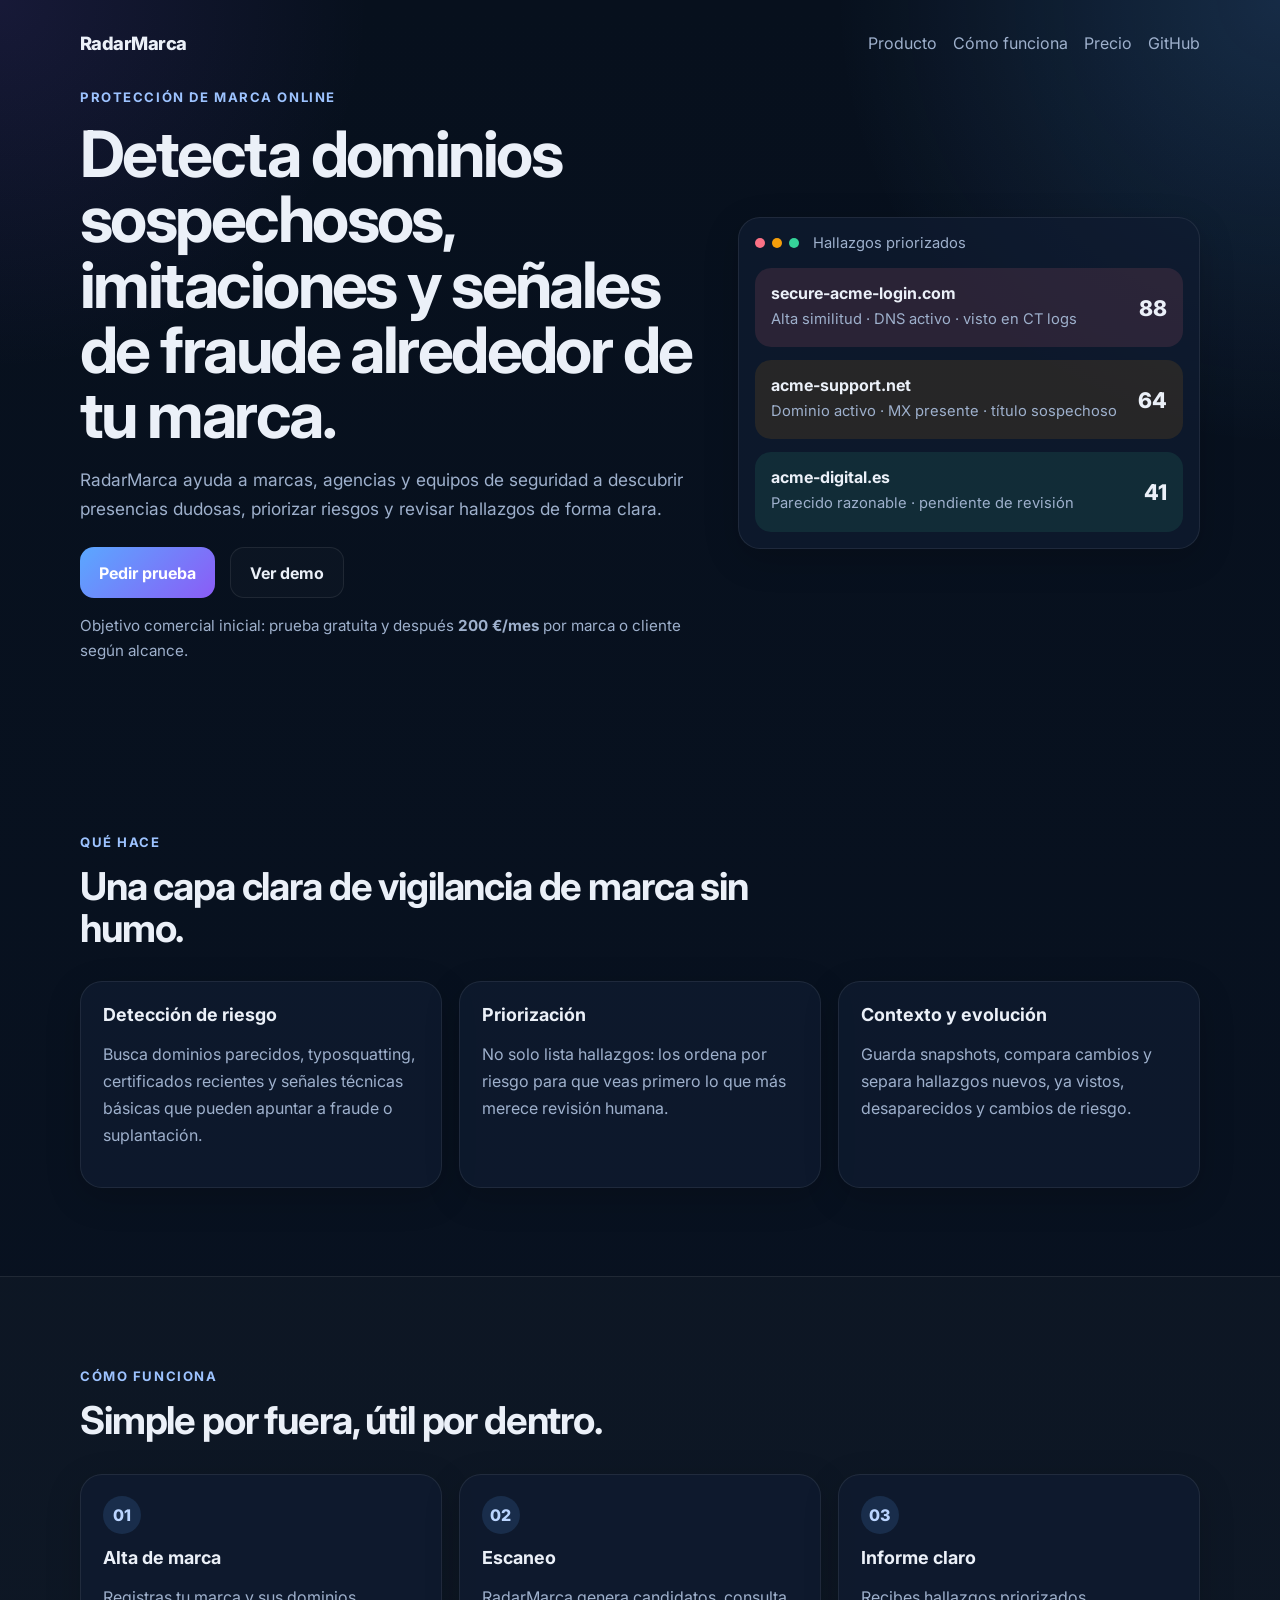
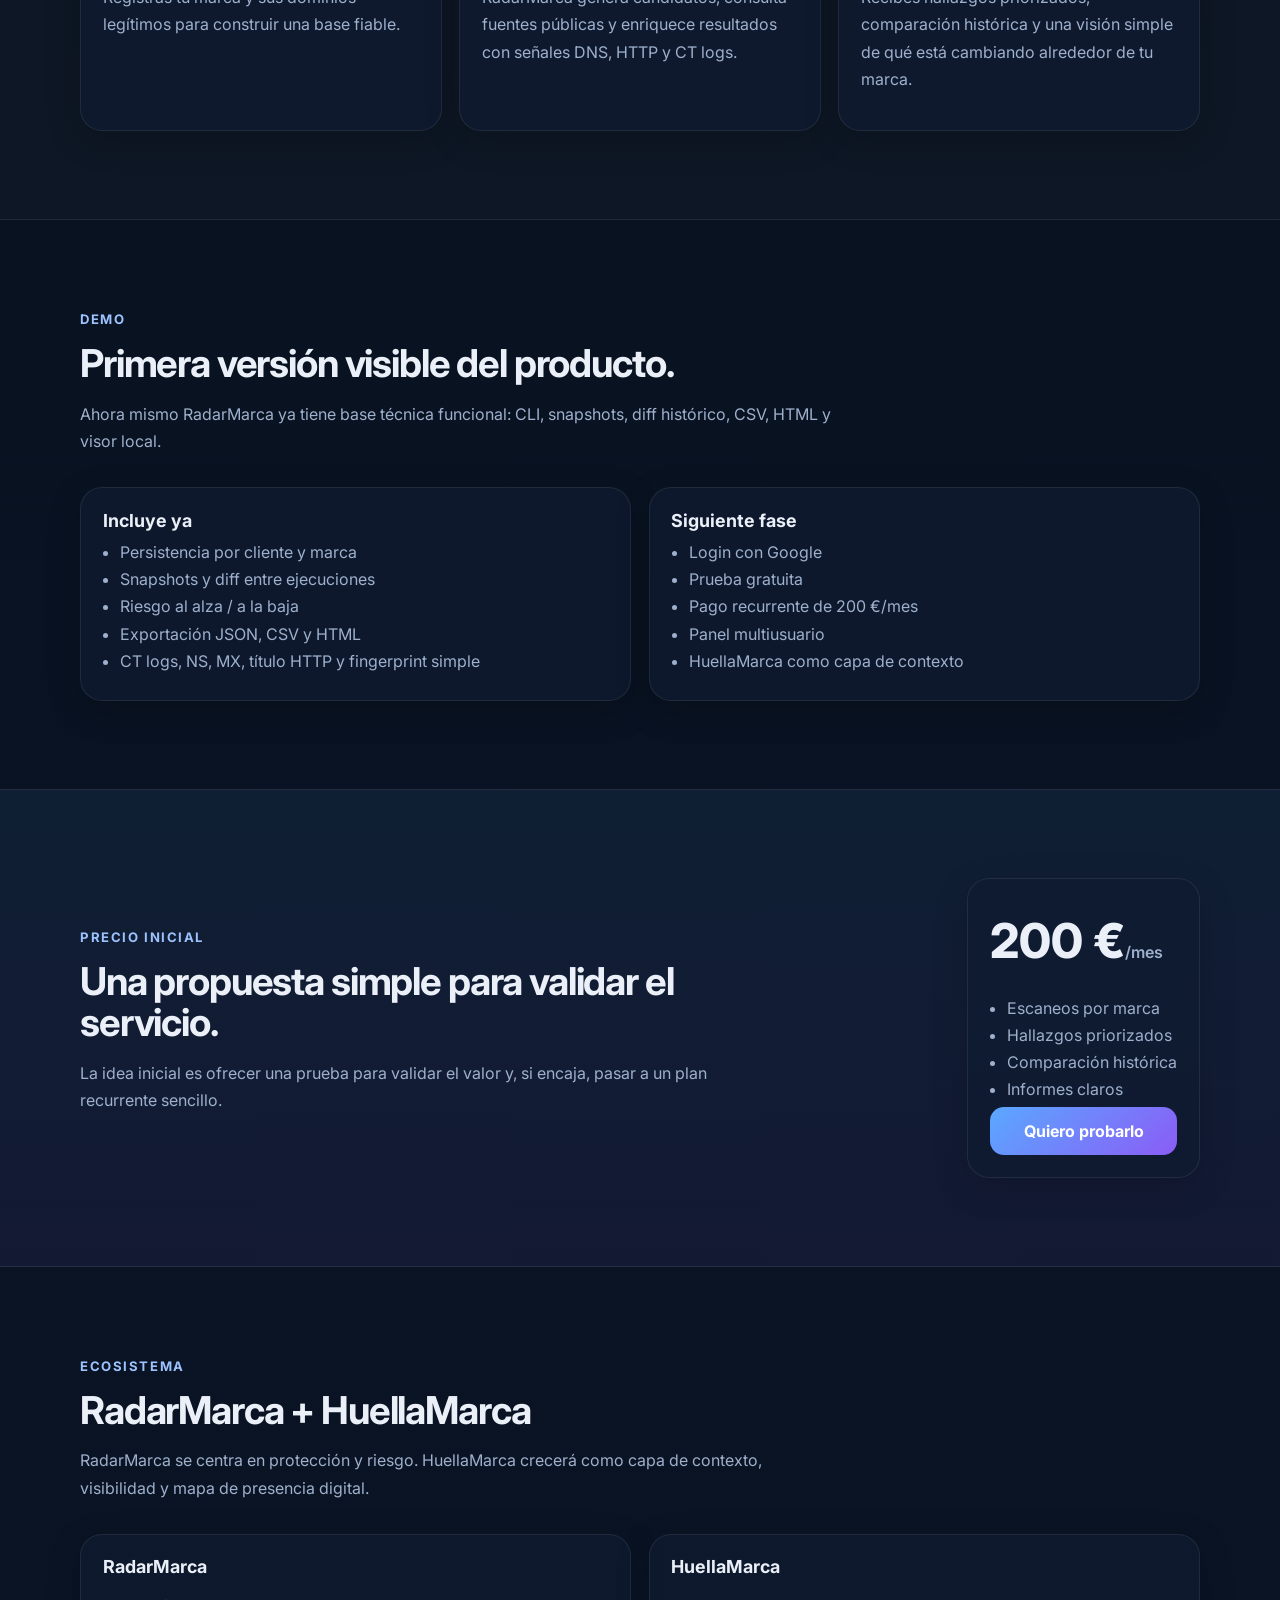
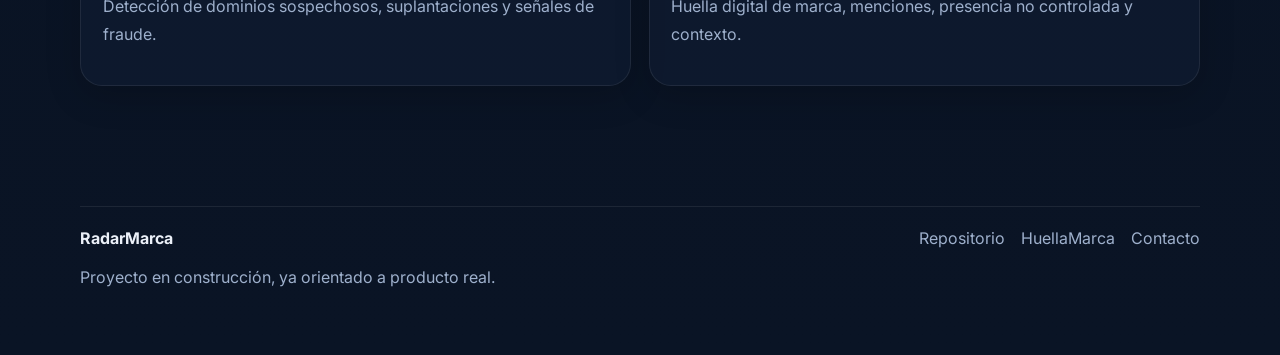
==== site/index.html @ 8e24bfc8 "feat: add landing and Pages deployment" ====
<!doctype html>
<html lang="es">
<head>
  <meta charset="utf-8">
  <meta name="viewport" content="width=device-width, initial-scale=1">
  <title>RadarMarca · Protege tu marca online</title>
  <meta name="description" content="Detección de dominios sospechosos, suplantaciones y señales de fraude alrededor de tu marca.">
  <link rel="preconnect" href="https://fonts.googleapis.com">
  <link rel="preconnect" href="https://fonts.gstatic.com" crossorigin>
  <link href="https://fonts.googleapis.com/css2?family=Inter:wght@400;500;600;700;800&display=swap" rel="stylesheet">
  <link rel="stylesheet" href="./styles.css">
</head>
<body>
  <header class="hero">
    <nav class="nav container">
      <div class="brand">RadarMarca</div>
      <div class="nav-links">
        <a href="#producto">Producto</a>
        <a href="#como-funciona">Cómo funciona</a>
        <a href="#precio">Precio</a>
        <a href="https://github.com/Quitiweb/radar-marca" target="_blank" rel="noreferrer">GitHub</a>
      </div>
    </nav>

    <section class="container hero-grid">
      <div>
        <span class="eyebrow">Protección de marca online</span>
        <h1>Detecta dominios sospechosos, imitaciones y señales de fraude alrededor de tu marca.</h1>
        <p class="lead">RadarMarca ayuda a marcas, agencias y equipos de seguridad a descubrir presencias dudosas, priorizar riesgos y revisar hallazgos de forma clara.</p>
        <div class="cta-row">
          <a class="btn btn-primary" href="mailto:quitiweb.chuwi@gmail.com?subject=Prueba%20RadarMarca">Pedir prueba</a>
          <a class="btn btn-secondary" href="#demo">Ver demo</a>
        </div>
        <p class="microcopy">Objetivo comercial inicial: prueba gratuita y después <strong>200 €/mes</strong> por marca o cliente según alcance.</p>
      </div>
      <div class="hero-card panel">
        <div class="panel-header">
          <span class="dot red"></span>
          <span class="dot yellow"></span>
          <span class="dot green"></span>
          <span class="panel-title">Hallazgos priorizados</span>
        </div>
        <div class="finding high">
          <div>
            <strong>secure-acme-login.com</strong>
            <p>Alta similitud · DNS activo · visto en CT logs</p>
          </div>
          <span>88</span>
        </div>
        <div class="finding medium">
          <div>
            <strong>acme-support.net</strong>
            <p>Dominio activo · MX presente · título sospechoso</p>
          </div>
          <span>64</span>
        </div>
        <div class="finding low">
          <div>
            <strong>acme-digital.es</strong>
            <p>Parecido razonable · pendiente de revisión</p>
          </div>
          <span>41</span>
        </div>
      </div>
    </section>
  </header>

  <main>
    <section id="producto" class="section container">
      <div class="section-heading">
        <span class="eyebrow">Qué hace</span>
        <h2>Una capa clara de vigilancia de marca sin humo.</h2>
      </div>
      <div class="grid three">
        <article class="card">
          <h3>Detección de riesgo</h3>
          <p>Busca dominios parecidos, typosquatting, certificados recientes y señales técnicas básicas que pueden apuntar a fraude o suplantación.</p>
        </article>
        <article class="card">
          <h3>Priorización</h3>
          <p>No solo lista hallazgos: los ordena por riesgo para que veas primero lo que más merece revisión humana.</p>
        </article>
        <article class="card">
          <h3>Contexto y evolución</h3>
          <p>Guarda snapshots, compara cambios y separa hallazgos nuevos, ya vistos, desaparecidos y cambios de riesgo.</p>
        </article>
      </div>
    </section>

    <section id="como-funciona" class="section section-dark">
      <div class="container">
        <div class="section-heading">
          <span class="eyebrow">Cómo funciona</span>
          <h2>Simple por fuera, útil por dentro.</h2>
        </div>
        <div class="steps">
          <article class="step card">
            <span class="step-number">01</span>
            <h3>Alta de marca</h3>
            <p>Registras tu marca y sus dominios legítimos para construir una base fiable.</p>
          </article>
          <article class="step card">
            <span class="step-number">02</span>
            <h3>Escaneo</h3>
            <p>RadarMarca genera candidatos, consulta fuentes públicas y enriquece resultados con señales DNS, HTTP y CT logs.</p>
          </article>
          <article class="step card">
            <span class="step-number">03</span>
            <h3>Informe claro</h3>
            <p>Recibes hallazgos priorizados, comparación histórica y una visión simple de qué está cambiando alrededor de tu marca.</p>
          </article>
        </div>
      </div>
    </section>

    <section id="demo" class="section container">
      <div class="section-heading">
        <span class="eyebrow">Demo</span>
        <h2>Primera versión visible del producto.</h2>
        <p>Ahora mismo RadarMarca ya tiene base técnica funcional: CLI, snapshots, diff histórico, CSV, HTML y visor local.</p>
      </div>
      <div class="grid two">
        <div class="card">
          <h3>Incluye ya</h3>
          <ul>
            <li>Persistencia por cliente y marca</li>
            <li>Snapshots y diff entre ejecuciones</li>
            <li>Riesgo al alza / a la baja</li>
            <li>Exportación JSON, CSV y HTML</li>
            <li>CT logs, NS, MX, título HTTP y fingerprint simple</li>
          </ul>
        </div>
        <div class="card">
          <h3>Siguiente fase</h3>
          <ul>
            <li>Login con Google</li>
            <li>Prueba gratuita</li>
            <li>Pago recurrente de 200 €/mes</li>
            <li>Panel multiusuario</li>
            <li>HuellaMarca como capa de contexto</li>
          </ul>
        </div>
      </div>
    </section>

    <section id="precio" class="section section-accent">
      <div class="container pricing-wrap">
        <div>
          <span class="eyebrow">Precio inicial</span>
          <h2>Una propuesta simple para validar el servicio.</h2>
          <p>La idea inicial es ofrecer una prueba para validar el valor y, si encaja, pasar a un plan recurrente sencillo.</p>
        </div>
        <div class="price-card card">
          <p class="price">200 €<span>/mes</span></p>
          <ul>
            <li>Escaneos por marca</li>
            <li>Hallazgos priorizados</li>
            <li>Comparación histórica</li>
            <li>Informes claros</li>
          </ul>
          <a class="btn btn-primary full" href="mailto:quitiweb.chuwi@gmail.com?subject=Quiero%20probar%20RadarMarca">Quiero probarlo</a>
        </div>
      </div>
    </section>

    <section class="section container">
      <div class="section-heading">
        <span class="eyebrow">Ecosistema</span>
        <h2>RadarMarca + HuellaMarca</h2>
        <p>RadarMarca se centra en protección y riesgo. HuellaMarca crecerá como capa de contexto, visibilidad y mapa de presencia digital.</p>
      </div>
      <div class="grid two">
        <a class="card link-card" href="https://github.com/Quitiweb/radar-marca" target="_blank" rel="noreferrer">
          <h3>RadarMarca</h3>
          <p>Detección de dominios sospechosos, suplantaciones y señales de fraude.</p>
        </a>
        <a class="card link-card" href="https://github.com/Quitiweb/huella-marca" target="_blank" rel="noreferrer">
          <h3>HuellaMarca</h3>
          <p>Huella digital de marca, menciones, presencia no controlada y contexto.</p>
        </a>
      </div>
    </section>
  </main>

  <footer class="footer">
    <div class="container footer-wrap">
      <div>
        <strong>RadarMarca</strong>
        <p>Proyecto en construcción, ya orientado a producto real.</p>
      </div>
      <div class="footer-links">
        <a href="https://github.com/Quitiweb/radar-marca" target="_blank" rel="noreferrer">Repositorio</a>
        <a href="https://github.com/Quitiweb/huella-marca" target="_blank" rel="noreferrer">HuellaMarca</a>
        <a href="mailto:quitiweb.chuwi@gmail.com">Contacto</a>
      </div>
    </div>
  </footer>
</body>
</html>
---- site/styles.css ----
:root {
  --bg: #08111f;
  --panel: #0f1b31;
  --panel-2: #12233f;
  --text: #ebf0f8;
  --muted: #9eb0cc;
  --line: rgba(255,255,255,.08);
  --accent: #5aa8ff;
  --accent-2: #8b5cf6;
  --success: #35d399;
  --warning: #f59e0b;
  --danger: #fb7185;
}
* { box-sizing: border-box; }
html { scroll-behavior: smooth; }
body {
  margin: 0;
  font-family: Inter, system-ui, sans-serif;
  background: linear-gradient(180deg, #07101d 0%, #0a1425 100%);
  color: var(--text);
}
a { color: inherit; text-decoration: none; }
.container { width: min(1120px, calc(100% - 2rem)); margin: 0 auto; }
.hero { padding: 1.25rem 0 4rem; background: radial-gradient(circle at top right, rgba(90,168,255,.18), transparent 30%), radial-gradient(circle at top left, rgba(139,92,246,.12), transparent 25%); }
.nav { display:flex; justify-content:space-between; align-items:center; gap:1rem; padding: .75rem 0 2rem; }
.brand { font-weight: 800; letter-spacing: -.03em; font-size: 1.15rem; }
.nav-links { display:flex; gap:1rem; flex-wrap:wrap; color: var(--muted); }
.nav-links a:hover, .footer-links a:hover { color: var(--text); }
.hero-grid { display:grid; grid-template-columns: 1.15fr .85fr; gap:2rem; align-items:center; }
.eyebrow { display:inline-block; margin-bottom:1rem; font-size:.82rem; text-transform:uppercase; letter-spacing:.12em; color: #9dc3ff; font-weight:700; }
h1 { font-size: clamp(2.2rem, 5vw, 4.5rem); line-height: 1.02; margin: 0 0 1rem; letter-spacing: -.04em; }
h2 { font-size: clamp(1.7rem, 3vw, 2.7rem); line-height: 1.08; margin: 0; letter-spacing: -.03em; }
h3 { margin: 0 0 .7rem; font-size: 1.12rem; }
p { color: var(--muted); line-height: 1.7; }
.lead { font-size: 1.08rem; max-width: 62ch; }
.microcopy { font-size: .95rem; margin-top: .9rem; }
.cta-row { display:flex; gap:.9rem; flex-wrap:wrap; margin: 1.5rem 0 .4rem; }
.btn { display:inline-flex; align-items:center; justify-content:center; padding:.9rem 1.2rem; border-radius: 14px; font-weight:700; }
.btn-primary { background: linear-gradient(135deg, var(--accent), var(--accent-2)); color:white; }
.btn-secondary { border:1px solid var(--line); background: rgba(255,255,255,.02); }
.full { width: 100%; }
.panel, .card { background: rgba(15,27,49,.75); border: 1px solid var(--line); border-radius: 22px; box-shadow: 0 10px 35px rgba(0,0,0,.18); }
.hero-card { padding: 1rem; }
.panel-header { display:flex; align-items:center; gap:.45rem; margin-bottom:1rem; }
.panel-title { margin-left: .4rem; color: var(--muted); font-size: .92rem; }
.dot { width:10px; height:10px; border-radius:50%; display:inline-block; }
.red { background: var(--danger); } .yellow { background: var(--warning); } .green { background: var(--success); }
.finding { display:flex; justify-content:space-between; gap:1rem; align-items:center; padding: .95rem 1rem; border-radius: 16px; margin-top: .8rem; }
.finding strong { display:block; margin-bottom:.25rem; }
.finding p { margin:0; font-size:.92rem; }
.finding span { font-weight:800; font-size:1.35rem; }
.finding.high { background: rgba(251,113,133,.12); }
.finding.medium { background: rgba(245,158,11,.11); }
.finding.low { background: rgba(53,211,153,.11); }
.section { padding: 5.5rem 0; }
.section-dark { background: rgba(255,255,255,.02); border-top:1px solid var(--line); border-bottom:1px solid var(--line); }
.section-accent { background: linear-gradient(180deg, rgba(90,168,255,.08), rgba(139,92,246,.08)); border-top:1px solid var(--line); border-bottom:1px solid var(--line); }
.section-heading { margin-bottom: 2rem; max-width: 760px; }
.grid { display:grid; gap:1.1rem; }
.grid.three { grid-template-columns: repeat(3, 1fr); }
.grid.two { grid-template-columns: repeat(2, 1fr); }
.card { padding: 1.35rem; }
.steps { display:grid; grid-template-columns: repeat(3, 1fr); gap:1.1rem; }
.step-number { display:inline-flex; width:38px; height:38px; align-items:center; justify-content:center; border-radius: 50%; background: rgba(90,168,255,.14); color: #bbd5ff; font-weight:800; margin-bottom: .8rem; }
ul { margin: 0; padding-left: 1.1rem; color: var(--muted); }
li { margin: .45rem 0; }
.pricing-wrap { display:grid; grid-template-columns: 1.2fr .8fr; gap:1.2rem; align-items:center; }
.price-card { max-width: 380px; justify-self:end; }
.price { font-size: 3rem; margin: 0 0 1rem; color: var(--text); font-weight: 800; }
.price span { font-size: 1rem; color: var(--muted); font-weight: 600; }
.link-card:hover { border-color: rgba(90,168,255,.4); transform: translateY(-2px); transition: .2s ease; }
.footer { padding: 2rem 0 3rem; }
.footer-wrap { display:flex; justify-content:space-between; gap:1rem; flex-wrap:wrap; border-top:1px solid var(--line); padding-top: 1.3rem; }
.footer-links { display:flex; gap:1rem; flex-wrap:wrap; color: var(--muted); }
@media (max-width: 920px) {
  .hero-grid, .pricing-wrap, .grid.three, .grid.two, .steps { grid-template-columns: 1fr; }
  .price-card { justify-self:start; max-width:none; }
}
@media (max-width: 640px) {
  .nav { align-items:flex-start; flex-direction:column; }
  .section { padding: 4.2rem 0; }
  h1 { font-size: 2.4rem; }
}
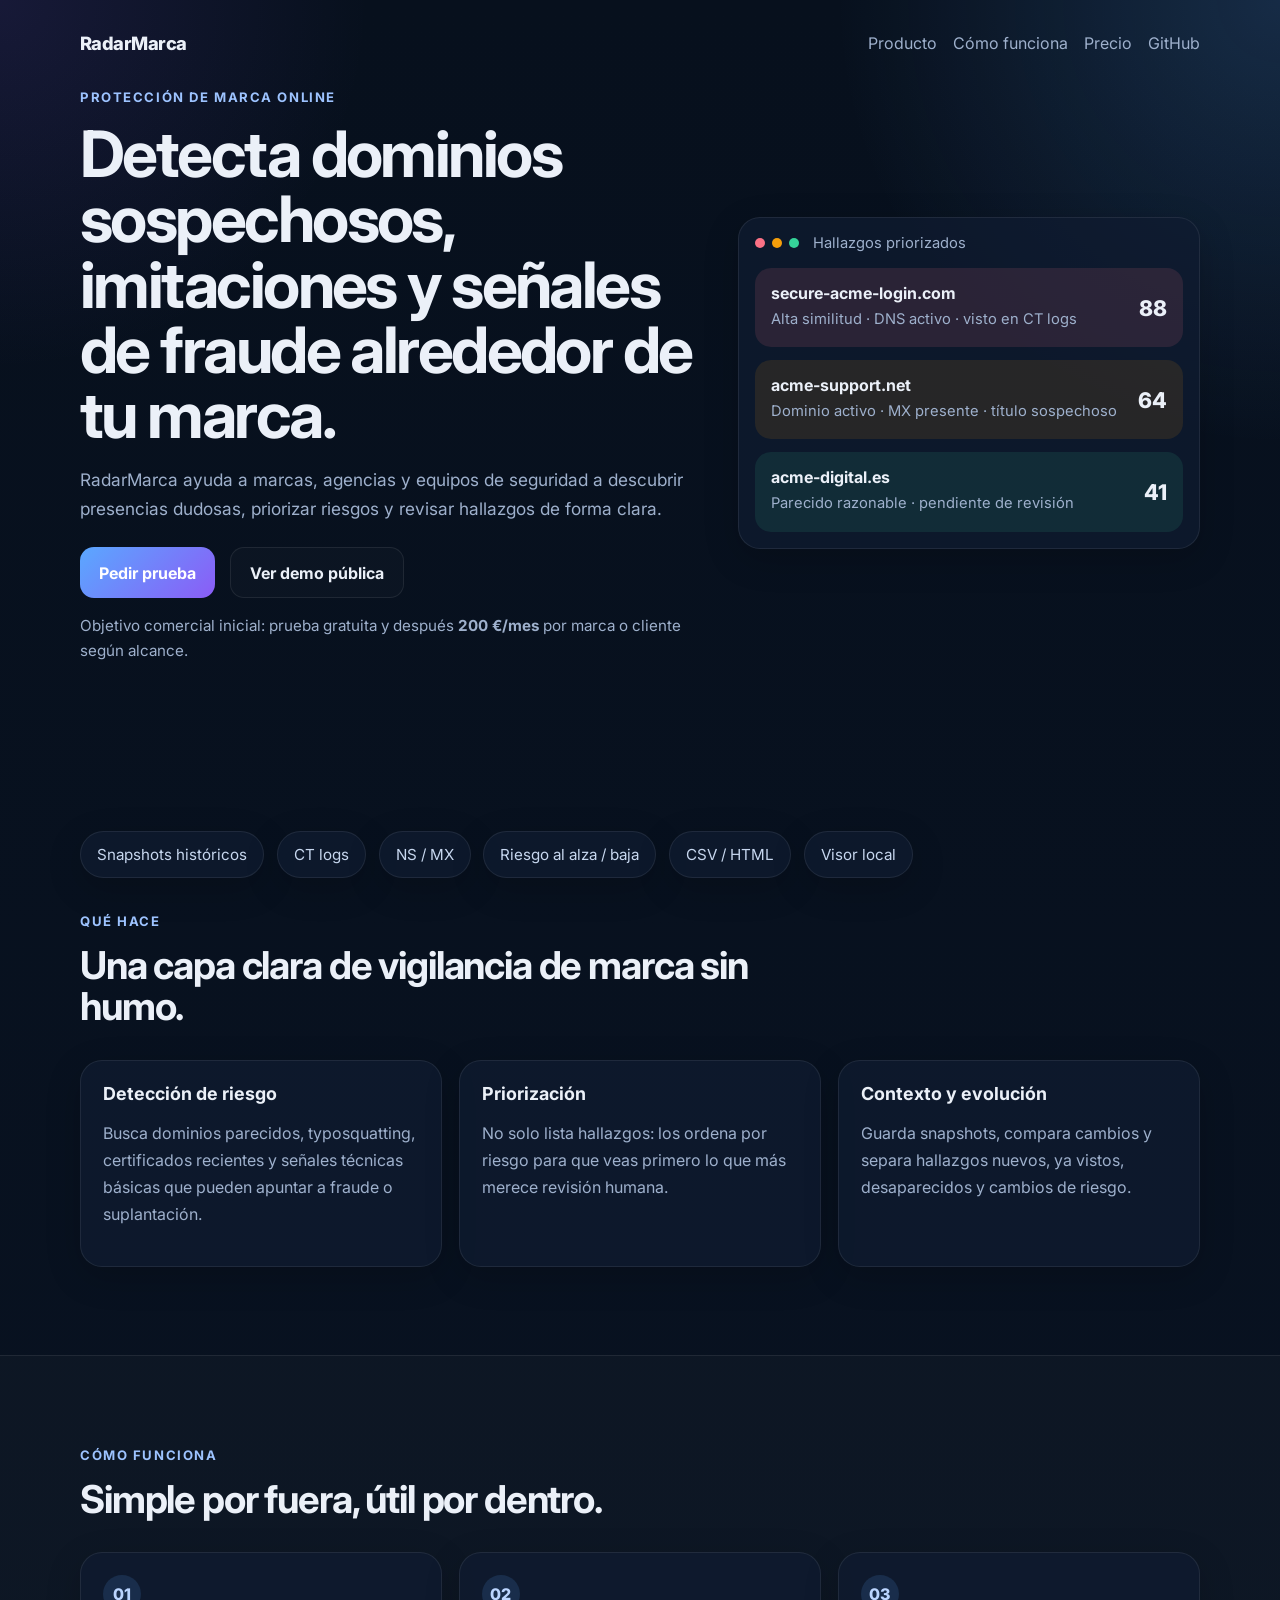
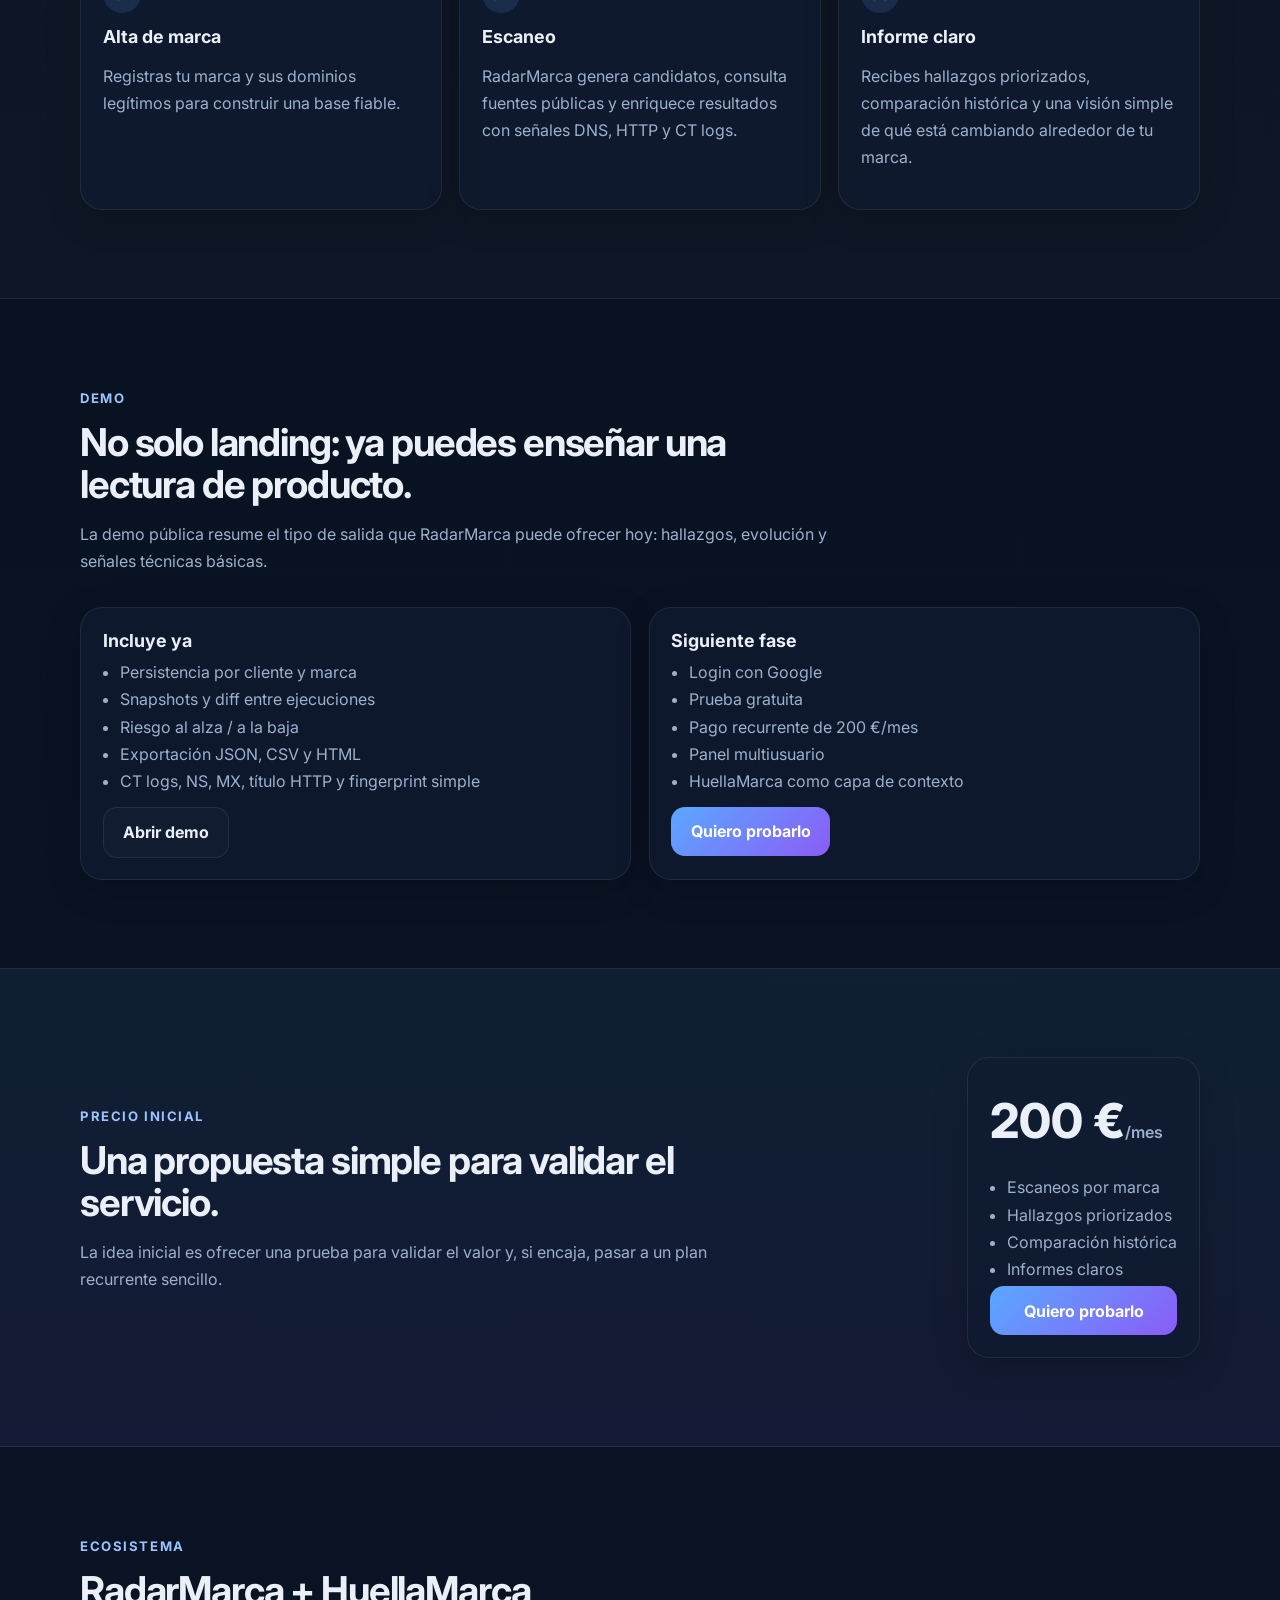
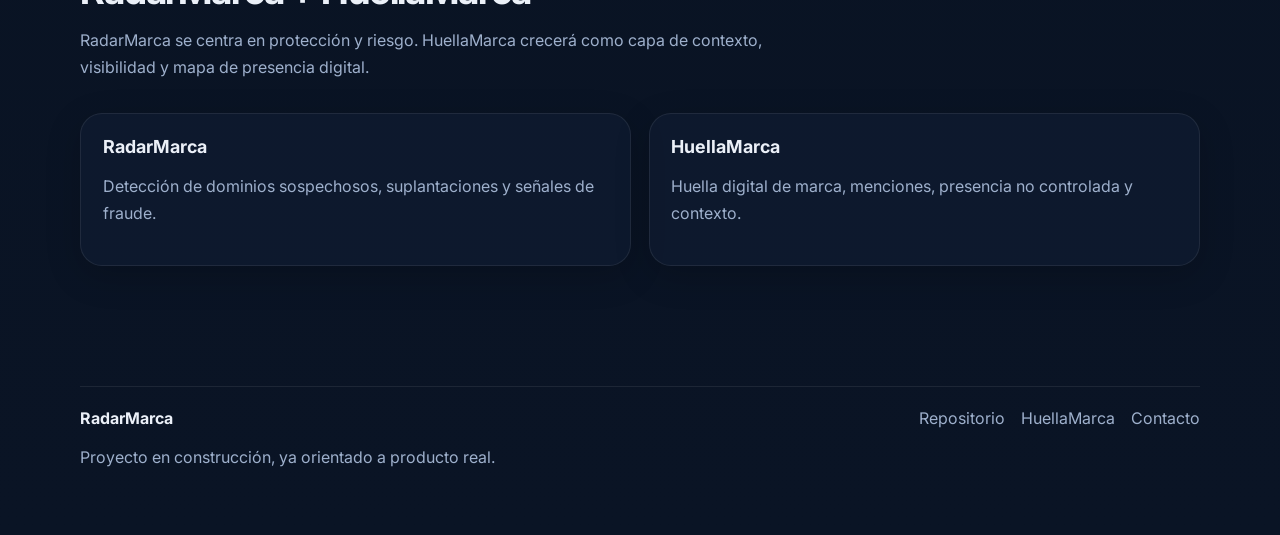
==== commit afbd9ce7: "feat: expand public demo and trial flow" ====
--- a/site/index.html
+++ b/site/index.html
@@ -28,8 +28,8 @@
         <h1>Detecta dominios sospechosos, imitaciones y señales de fraude alrededor de tu marca.</h1>
         <p class="lead">RadarMarca ayuda a marcas, agencias y equipos de seguridad a descubrir presencias dudosas, priorizar riesgos y revisar hallazgos de forma clara.</p>
         <div class="cta-row">
-          <a class="btn btn-primary" href="mailto:quitiweb.chuwi@gmail.com?subject=Prueba%20RadarMarca">Pedir prueba</a>
-          <a class="btn btn-secondary" href="#demo">Ver demo</a>
+          <a class="btn btn-primary" href="./interest.html">Pedir prueba</a>
+          <a class="btn btn-secondary" href="./demo.html">Ver demo pública</a>
         </div>
         <p class="microcopy">Objetivo comercial inicial: prueba gratuita y después <strong>200 €/mes</strong> por marca o cliente según alcance.</p>
       </div>
@@ -66,7 +66,16 @@
   </header>
 
   <main>
-    <section id="producto" class="section container">
+    <section class="section container quick-proof">
+      <div class="proof-chip">Snapshots históricos</div>
+      <div class="proof-chip">CT logs</div>
+      <div class="proof-chip">NS / MX</div>
+      <div class="proof-chip">Riesgo al alza / baja</div>
+      <div class="proof-chip">CSV / HTML</div>
+      <div class="proof-chip">Visor local</div>
+    </section>
+
+    <section id="producto" class="section container pt-0">
       <div class="section-heading">
         <span class="eyebrow">Qué hace</span>
         <h2>Una capa clara de vigilancia de marca sin humo.</h2>
@@ -116,8 +125,8 @@
     <section id="demo" class="section container">
       <div class="section-heading">
         <span class="eyebrow">Demo</span>
-        <h2>Primera versión visible del producto.</h2>
-        <p>Ahora mismo RadarMarca ya tiene base técnica funcional: CLI, snapshots, diff histórico, CSV, HTML y visor local.</p>
+        <h2>No solo landing: ya puedes enseñar una lectura de producto.</h2>
+        <p>La demo pública resume el tipo de salida que RadarMarca puede ofrecer hoy: hallazgos, evolución y señales técnicas básicas.</p>
       </div>
       <div class="grid two">
         <div class="card">
@@ -129,6 +138,9 @@
             <li>Exportación JSON, CSV y HTML</li>
             <li>CT logs, NS, MX, título HTTP y fingerprint simple</li>
           </ul>
+          <div class="inline-cta">
+            <a class="btn btn-secondary" href="./demo.html">Abrir demo</a>
+          </div>
         </div>
         <div class="card">
           <h3>Siguiente fase</h3>
@@ -139,6 +151,9 @@
             <li>Panel multiusuario</li>
             <li>HuellaMarca como capa de contexto</li>
           </ul>
+          <div class="inline-cta">
+            <a class="btn btn-primary" href="./interest.html">Quiero probarlo</a>
+          </div>
         </div>
       </div>
     </section>
@@ -158,7 +173,7 @@
             <li>Comparación histórica</li>
             <li>Informes claros</li>
           </ul>
-          <a class="btn btn-primary full" href="mailto:quitiweb.chuwi@gmail.com?subject=Quiero%20probar%20RadarMarca">Quiero probarlo</a>
+          <a class="btn btn-primary full" href="./interest.html">Quiero probarlo</a>
         </div>
       </div>
     </section>
--- a/site/styles.css
+++ b/site/styles.css
@@ -21,11 +21,15 @@
 }
 a { color: inherit; text-decoration: none; }
 .container { width: min(1120px, calc(100% - 2rem)); margin: 0 auto; }
-.hero { padding: 1.25rem 0 4rem; background: radial-gradient(circle at top right, rgba(90,168,255,.18), transparent 30%), radial-gradient(circle at top left, rgba(139,92,246,.12), transparent 25%); }
+.narrow { max-width: 760px; }
+.hero, .subhero { padding: 1.25rem 0 4rem; background: radial-gradient(circle at top right, rgba(90,168,255,.18), transparent 30%), radial-gradient(circle at top left, rgba(139,92,246,.12), transparent 25%); }
+.subhero { padding-bottom: 2.5rem; }
 .nav { display:flex; justify-content:space-between; align-items:center; gap:1rem; padding: .75rem 0 2rem; }
+.topbar { display:flex; justify-content:space-between; align-items:center; gap:1rem; flex-wrap:wrap; margin-bottom: 2rem; }
 .brand { font-weight: 800; letter-spacing: -.03em; font-size: 1.15rem; }
 .nav-links { display:flex; gap:1rem; flex-wrap:wrap; color: var(--muted); }
-.nav-links a:hover, .footer-links a:hover { color: var(--text); }
+.nav-links a:hover, .footer-links a:hover, .backlink:hover { color: var(--text); }
+.backlink { color: var(--muted); }
 .hero-grid { display:grid; grid-template-columns: 1.15fr .85fr; gap:2rem; align-items:center; }
 .eyebrow { display:inline-block; margin-bottom:1rem; font-size:.82rem; text-transform:uppercase; letter-spacing:.12em; color: #9dc3ff; font-weight:700; }
 h1 { font-size: clamp(2.2rem, 5vw, 4.5rem); line-height: 1.02; margin: 0 0 1rem; letter-spacing: -.04em; }
@@ -34,12 +38,15 @@
 p { color: var(--muted); line-height: 1.7; }
 .lead { font-size: 1.08rem; max-width: 62ch; }
 .microcopy { font-size: .95rem; margin-top: .9rem; }
-.cta-row { display:flex; gap:.9rem; flex-wrap:wrap; margin: 1.5rem 0 .4rem; }
+.cta-row, .cta-stack, .inline-cta { display:flex; gap:.9rem; flex-wrap:wrap; }
+.cta-row { margin: 1.5rem 0 .4rem; }
+.cta-stack { flex-direction: column; }
+.inline-cta { margin-top: 1rem; }
 .btn { display:inline-flex; align-items:center; justify-content:center; padding:.9rem 1.2rem; border-radius: 14px; font-weight:700; }
 .btn-primary { background: linear-gradient(135deg, var(--accent), var(--accent-2)); color:white; }
 .btn-secondary { border:1px solid var(--line); background: rgba(255,255,255,.02); }
 .full { width: 100%; }
-.panel, .card { background: rgba(15,27,49,.75); border: 1px solid var(--line); border-radius: 22px; box-shadow: 0 10px 35px rgba(0,0,0,.18); }
+.panel, .card, .proof-chip, .stat-card { background: rgba(15,27,49,.75); border: 1px solid var(--line); border-radius: 22px; box-shadow: 0 10px 35px rgba(0,0,0,.18); }
 .hero-card { padding: 1rem; }
 .panel-header { display:flex; align-items:center; gap:.45rem; margin-bottom:1rem; }
 .panel-title { margin-left: .4rem; color: var(--muted); font-size: .92rem; }
@@ -53,9 +60,12 @@
 .finding.medium { background: rgba(245,158,11,.11); }
 .finding.low { background: rgba(53,211,153,.11); }
 .section { padding: 5.5rem 0; }
+.section-inline { padding: 1rem 0 0; }
+.pt-0 { padding-top: 0; }
 .section-dark { background: rgba(255,255,255,.02); border-top:1px solid var(--line); border-bottom:1px solid var(--line); }
 .section-accent { background: linear-gradient(180deg, rgba(90,168,255,.08), rgba(139,92,246,.08)); border-top:1px solid var(--line); border-bottom:1px solid var(--line); }
 .section-heading { margin-bottom: 2rem; max-width: 760px; }
+.section-heading.slim { margin-bottom: 1rem; }
 .grid { display:grid; gap:1.1rem; }
 .grid.three { grid-template-columns: repeat(3, 1fr); }
 .grid.two { grid-template-columns: repeat(2, 1fr); }
@@ -64,6 +74,8 @@
 .step-number { display:inline-flex; width:38px; height:38px; align-items:center; justify-content:center; border-radius: 50%; background: rgba(90,168,255,.14); color: #bbd5ff; font-weight:800; margin-bottom: .8rem; }
 ul { margin: 0; padding-left: 1.1rem; color: var(--muted); }
 li { margin: .45rem 0; }
+.quick-proof { display:flex; gap:.8rem; flex-wrap:wrap; padding-bottom: 2rem; }
+.proof-chip { padding: .8rem 1rem; border-radius: 999px; color: #c7d7ef; font-size: .95rem; }
 .pricing-wrap { display:grid; grid-template-columns: 1.2fr .8fr; gap:1.2rem; align-items:center; }
 .price-card { max-width: 380px; justify-self:end; }
 .price { font-size: 3rem; margin: 0 0 1rem; color: var(--text); font-weight: 800; }
@@ -72,12 +84,31 @@
 .footer { padding: 2rem 0 3rem; }
 .footer-wrap { display:flex; justify-content:space-between; gap:1rem; flex-wrap:wrap; border-top:1px solid var(--line); padding-top: 1.3rem; }
 .footer-links { display:flex; gap:1rem; flex-wrap:wrap; color: var(--muted); }
+.stat-grid { display:grid; grid-template-columns: repeat(4, 1fr); gap:1rem; }
+.stat-card { padding: 1.2rem; display:flex; flex-direction:column; gap:.35rem; }
+.stat-card strong { font-size: 2rem; }
+.stat-card span { color: var(--muted); }
+.demo-table { overflow:auto; }
+table { width:100%; border-collapse: collapse; }
+th, td { text-align:left; padding: 1rem; border-bottom:1px solid var(--line); vertical-align: top; }
+th { color: #9dc3ff; font-size: .9rem; }
+.badge { display:inline-flex; align-items:center; justify-content:center; min-width: 56px; padding: .35rem .6rem; border-radius: 999px; font-size: .85rem; font-weight: 700; }
+.badge-danger { background: rgba(251,113,133,.16); color: #ffc1cb; }
+.badge-warning { background: rgba(245,158,11,.16); color: #ffd18a; }
+.badge-ok { background: rgba(53,211,153,.16); color: #baf5df; }
+.badge-new { background: rgba(90,168,255,.16); color: #b8d8ff; }
+.badge-seen { background: rgba(255,255,255,.08); color: #d6deed; }
+.badge-up { background: rgba(139,92,246,.18); color: #dcc8ff; }
+.badge-current { background: rgba(53,211,153,.12); color: #c4f5e2; }
+.cta-panel { display:grid; grid-template-columns: 1.2fr .8fr; gap:1rem; align-items:center; }
+.form-card { max-width: 560px; }
 @media (max-width: 920px) {
-  .hero-grid, .pricing-wrap, .grid.three, .grid.two, .steps { grid-template-columns: 1fr; }
+  .hero-grid, .pricing-wrap, .grid.three, .grid.two, .steps, .stat-grid, .cta-panel { grid-template-columns: 1fr; }
   .price-card { justify-self:start; max-width:none; }
 }
 @media (max-width: 640px) {
   .nav { align-items:flex-start; flex-direction:column; }
   .section { padding: 4.2rem 0; }
   h1 { font-size: 2.4rem; }
+  th, td { padding: .8rem .65rem; font-size: .92rem; }
 }
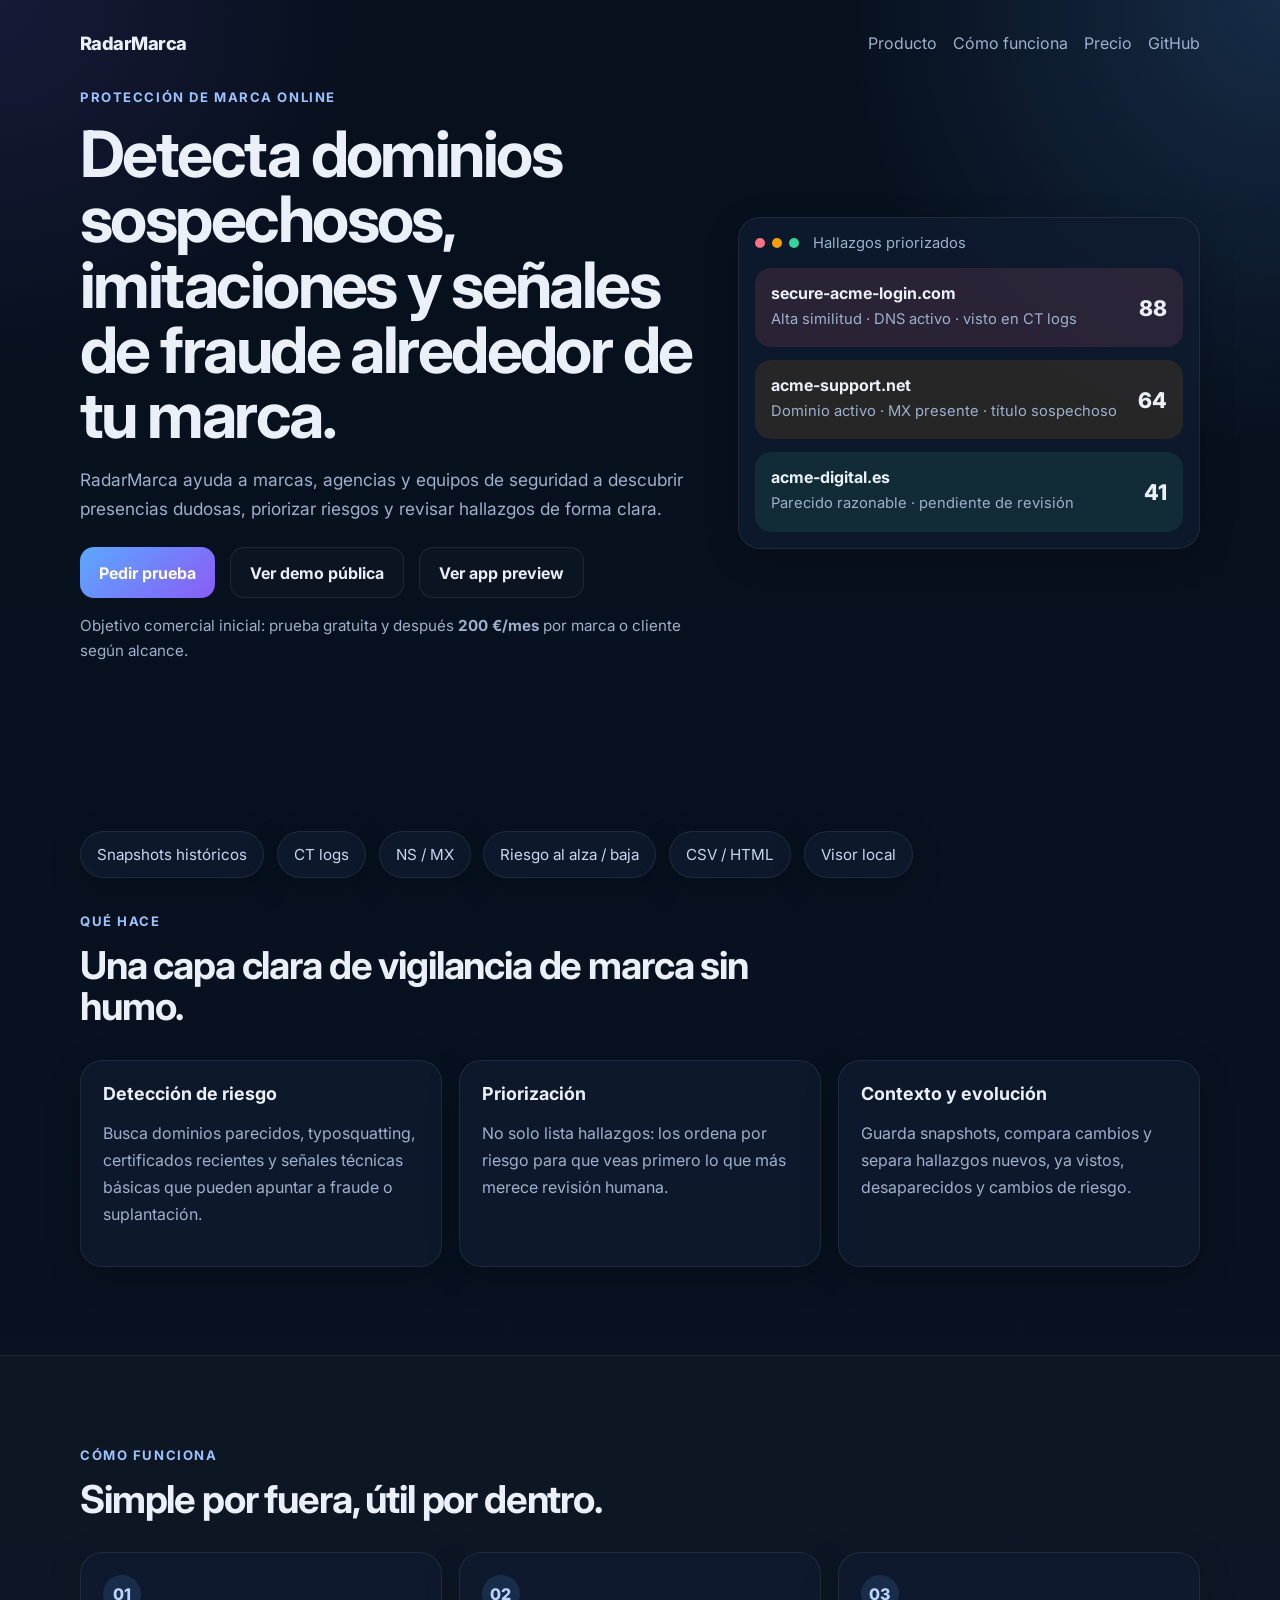
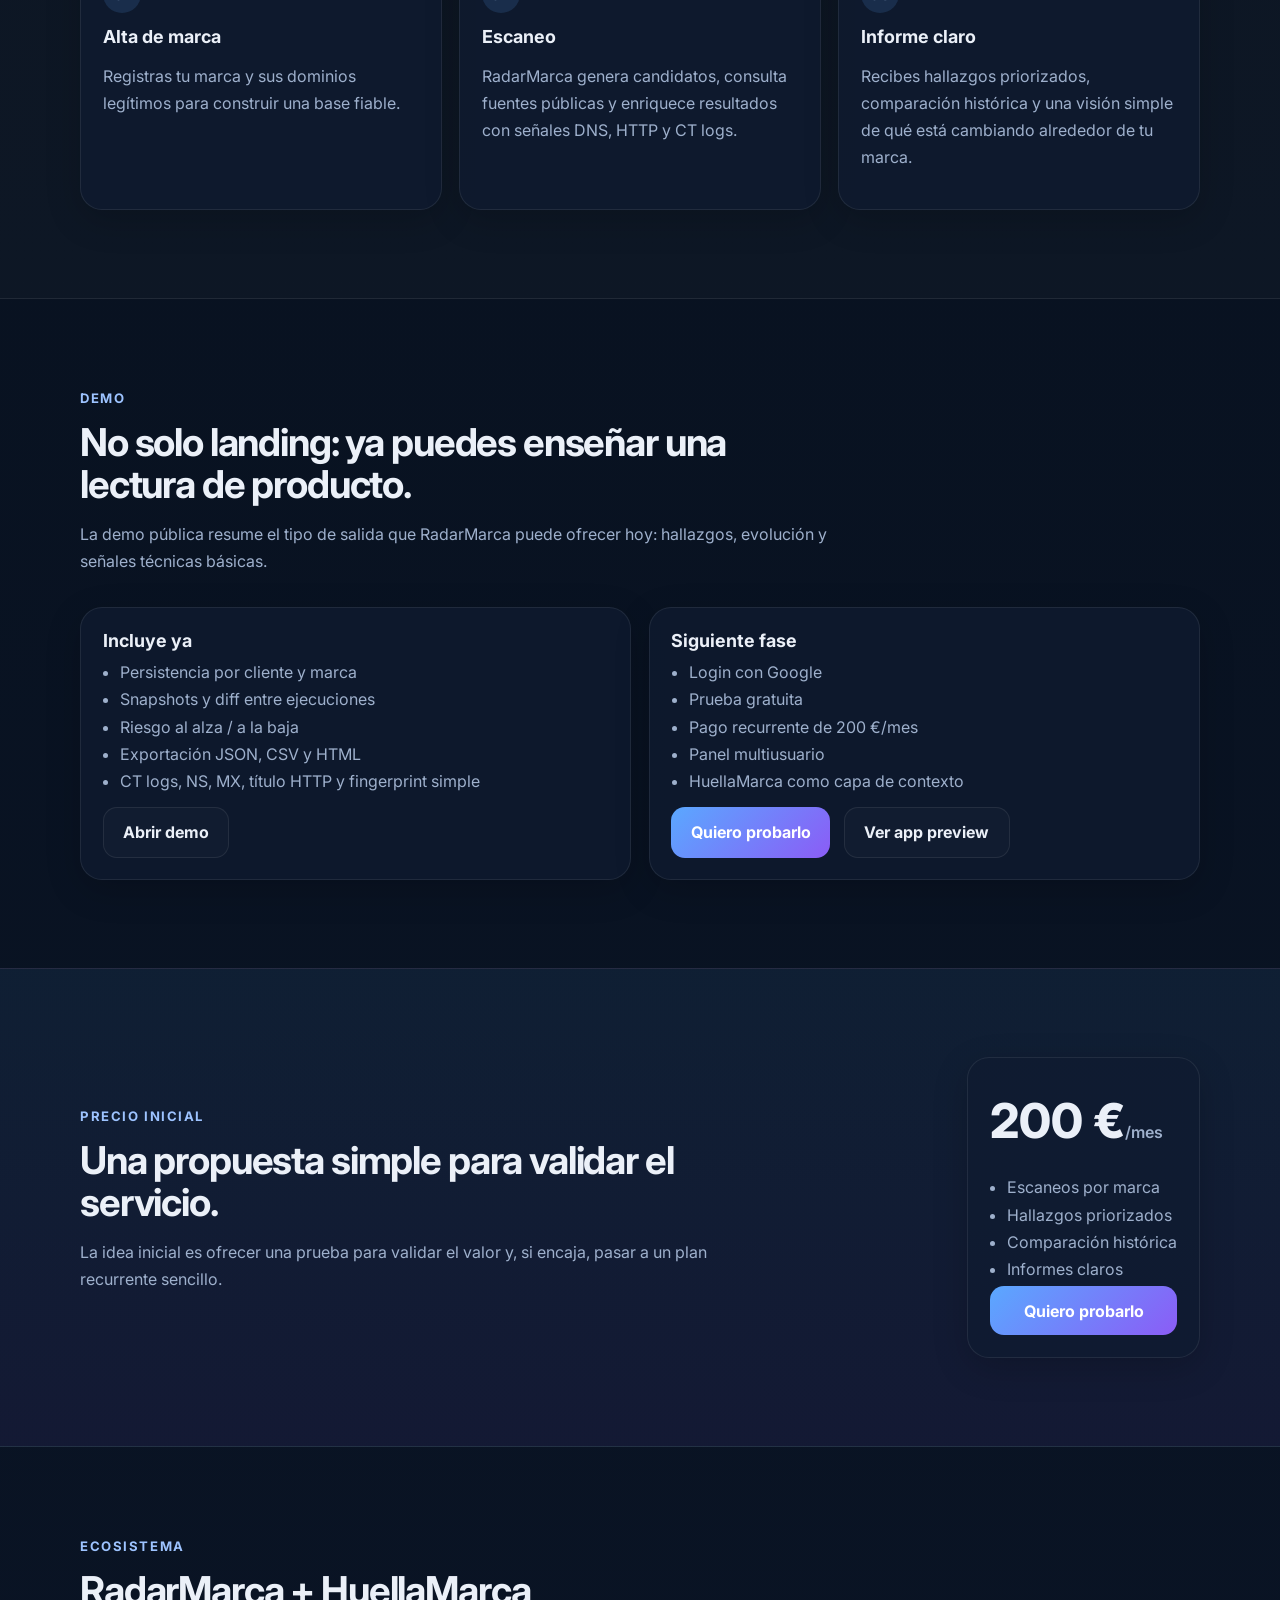
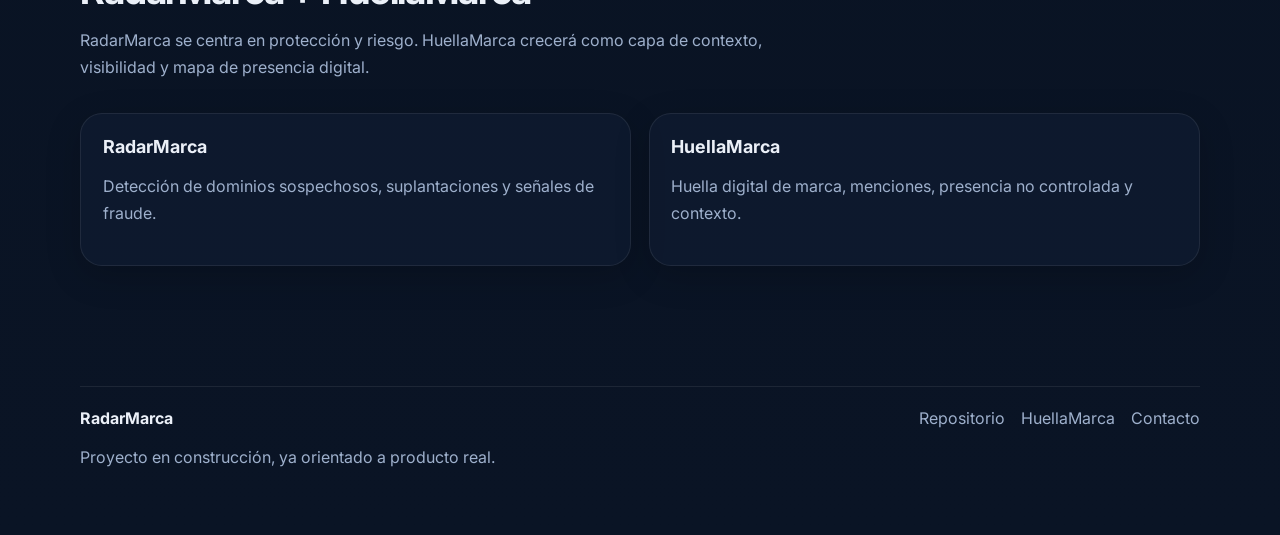
==== commit 1fa0ecd6: "feat: scaffold SaaS MVP architecture and app preview" ====
--- a/site/index.html
+++ b/site/index.html
@@ -30,6 +30,7 @@
         <div class="cta-row">
           <a class="btn btn-primary" href="./interest.html">Pedir prueba</a>
           <a class="btn btn-secondary" href="./demo.html">Ver demo pública</a>
+          <a class="btn btn-secondary" href="./app.html">Ver app preview</a>
         </div>
         <p class="microcopy">Objetivo comercial inicial: prueba gratuita y después <strong>200 €/mes</strong> por marca o cliente según alcance.</p>
       </div>
@@ -153,6 +154,7 @@
           </ul>
           <div class="inline-cta">
             <a class="btn btn-primary" href="./interest.html">Quiero probarlo</a>
+            <a class="btn btn-secondary" href="./app.html">Ver app preview</a>
           </div>
         </div>
       </div>
--- a/site/styles.css
+++ b/site/styles.css
@@ -102,6 +102,18 @@
 .badge-current { background: rgba(53,211,153,.12); color: #c4f5e2; }
 .cta-panel { display:grid; grid-template-columns: 1.2fr .8fr; gap:1rem; align-items:center; }
 .form-card { max-width: 560px; }
+.mock-form { display: grid; gap: .85rem; margin-top: 1rem; }
+.mock-form label { display: grid; gap: .45rem; color: var(--muted); font-size: .95rem; }
+.mock-form input, .mock-form select {
+  width: 100%;
+  border-radius: 12px;
+  border: 1px solid var(--line);
+  background: rgba(255,255,255,.03);
+  color: var(--text);
+  padding: .85rem .95rem;
+}
+.app-grid { align-items: start; }
+
 @media (max-width: 920px) {
   .hero-grid, .pricing-wrap, .grid.three, .grid.two, .steps, .stat-grid, .cta-panel { grid-template-columns: 1fr; }
   .price-card { justify-self:start; max-width:none; }
